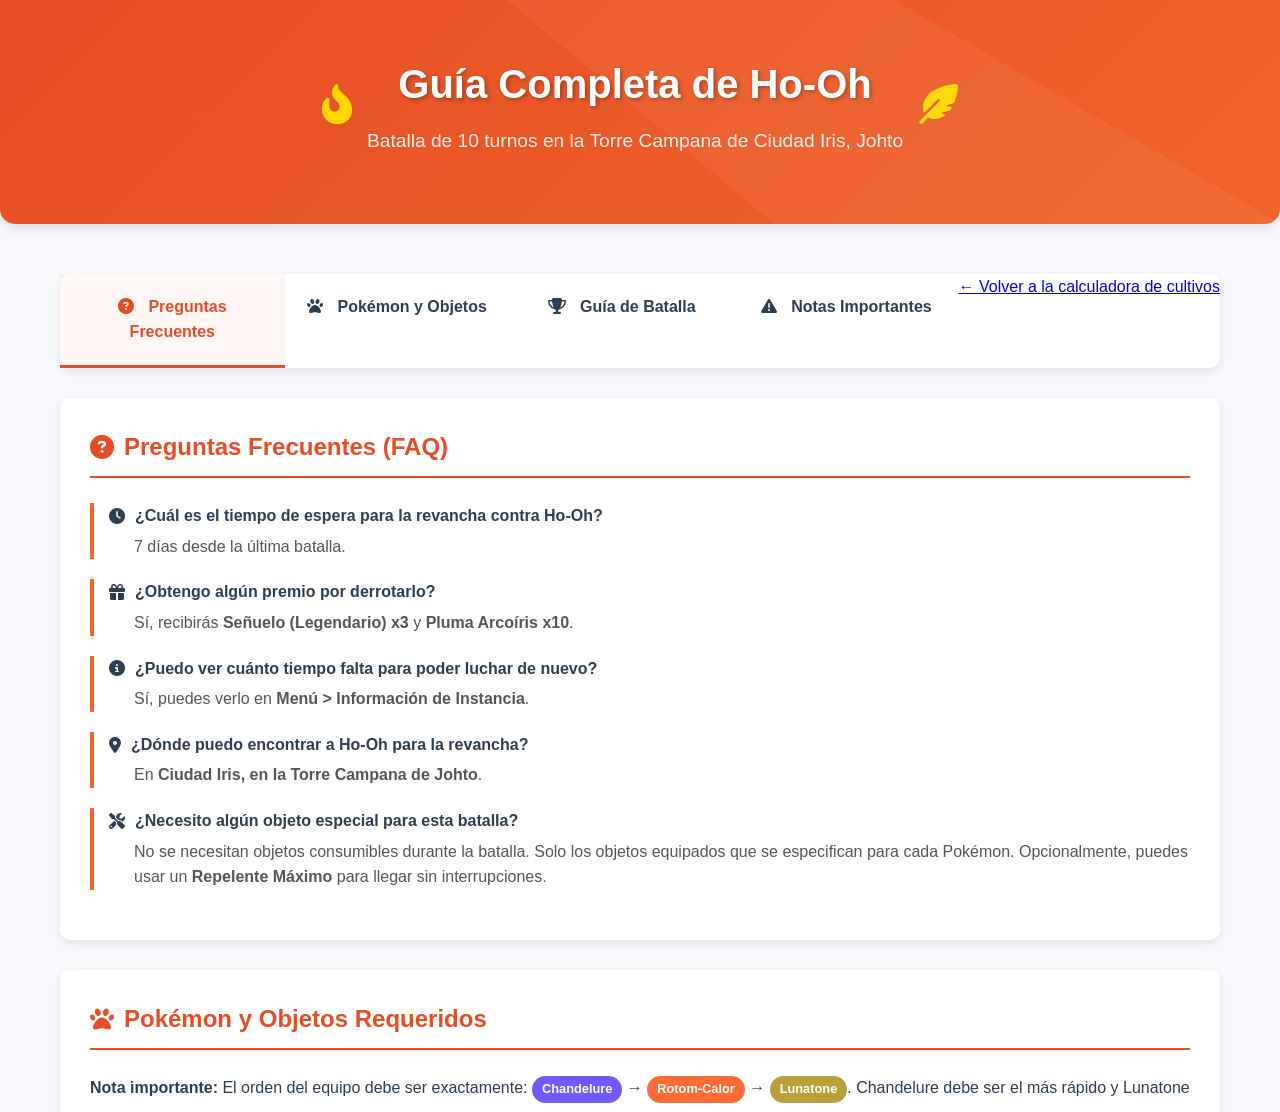
==== Guia HO-OH.html @ 106f7c3c "Anexo de guia de hooh" ====
<!doctype html>
<html lang="es">
  <head>
    <meta charset="UTF-8" />
    <meta name="viewport" content="width=device-width, initial-scale=1.0" />
    <title>Guía Completa - Ho-Oh en Torre Campana</title>
    <link rel="stylesheet" href="estilo-hooh.css" />
    <link
      rel="stylesheet"
      href="https://cdnjs.cloudflare.com/ajax/libs/font-awesome/6.4.0/css/all.min.css"
    />
  </head>
  <body>
    <header>
      <div class="container">
        <div class="logo">
          <i class="fas fa-fire-alt"></i>
          <div>
            <h1>Guía Completa de Ho-Oh</h1>
            <p class="subtitle">
              Batalla de 10 turnos en la Torre Campana de Ciudad Iris, Johto
            </p>
          </div>
          <i class="fas fa-feather-alt"></i>
        </div>
      </div>
    </header>

    <div class="container">
      <nav>
        <ul class="nav-list">
          <li class="nav-item">
            <a href="#faq" class="nav-link active" data-section="faq">
              <i class="fas fa-question-circle"></i> Preguntas Frecuentes
            </a>
          </li>
          <li class="nav-item">
            <a href="#pokemon" class="nav-link" data-section="pokemon">
              <i class="fas fa-paw"></i> Pokémon y Objetos
            </a>
          </li>
          <li class="nav-item">
            <a href="#battle" class="nav-link" data-section="battle">
              <i class="fas fa-trophy"></i> Guía de Batalla
            </a>
          </li>
          <li class="nav-item">
            <a href="#notes" class="nav-link" data-section="notes">
              <i class="fas fa-exclamation-triangle"></i> Notas Importantes
            </a>
          </li>
          <li>
            <!-- Al principio del body, después del header o donde prefieras -->
            <a
              href="index.html"
              class="inline-block mb-4 text-poke-red hover:underline"
              >← Volver a la calculadora de cultivos</a
            >
          </li>
        </ul>
      </nav>

      <!-- Sección de Preguntas Frecuentes -->
      <input type="checkbox" id="toggle-faq" class="toggle-section" />
      <label for="toggle-faq" class="toggle-label">
        <i class="fas fa-question-circle"></i> Preguntas Frecuentes
      </label>
      <section id="faq" class="section active">
        <h2 class="section-title">
          <i class="fas fa-question-circle"></i> Preguntas Frecuentes (FAQ)
        </h2>

        <div class="faq-item">
          <div class="faq-question">
            <i class="fas fa-clock"></i> ¿Cuál es el tiempo de espera para la
            revancha contra Ho-Oh?
          </div>
          <div class="faq-answer">7 días desde la última batalla.</div>
        </div>

        <div class="faq-item">
          <div class="faq-question">
            <i class="fas fa-gift"></i> ¿Obtengo algún premio por derrotarlo?
          </div>
          <div class="faq-answer">
            Sí, recibirás <strong>Señuelo (Legendario) x3</strong> y
            <strong>Pluma Arcoíris x10</strong>.
          </div>
        </div>

        <div class="faq-item">
          <div class="faq-question">
            <i class="fas fa-info-circle"></i> ¿Puedo ver cuánto tiempo falta
            para poder luchar de nuevo?
          </div>
          <div class="faq-answer">
            Sí, puedes verlo en
            <strong>Menú > Información de Instancia</strong>.
          </div>
        </div>

        <div class="faq-item">
          <div class="faq-question">
            <i class="fas fa-map-marker-alt"></i> ¿Dónde puedo encontrar a Ho-Oh
            para la revancha?
          </div>
          <div class="faq-answer">
            En <strong>Ciudad Iris, en la Torre Campana de Johto</strong>.
          </div>
        </div>

        <div class="faq-item">
          <div class="faq-question">
            <i class="fas fa-tools"></i> ¿Necesito algún objeto especial para
            esta batalla?
          </div>
          <div class="faq-answer">
            No se necesitan objetos consumibles durante la batalla. Solo los
            objetos equipados que se especifican para cada Pokémon.
            Opcionalmente, puedes usar un <strong>Repelente Máximo</strong> para
            llegar sin interrupciones.
          </div>
        </div>
      </section>

      <!-- Sección de Pokémon y Objetos -->
      <input type="checkbox" id="toggle-pokemon" class="toggle-section" />
      <label for="toggle-pokemon" class="toggle-label">
        <i class="fas fa-paw"></i> Pokémon y Objetos
      </label>
      <section id="pokemon" class="section">
        <h2 class="section-title">
          <i class="fas fa-paw"></i> Pokémon y Objetos Requeridos
        </h2>
        <p>
          <strong>Nota importante:</strong> El orden del equipo debe ser
          exactamente:
          <span class="pokemon-indicator" style="background-color: var(--ghost)"
            >Chandelure</span
          >
          →
          <span class="pokemon-indicator" style="background-color: var(--fire)"
            >Rotom-Calor</span
          >
          →
          <span class="pokemon-indicator" style="background-color: var(--rock)"
            >Lunatone</span
          >. Chandelure debe ser el más rápido y Lunatone el más lento.
        </p>

        <div class="pokemon-grid">
          <!-- Chandelure -->
          <div class="pokemon-card">
            <div
              class="pokemon-header"
              style="
                background-color: var(--ghost);
                border-top-color: var(--ghost);
              "
            >
              <div class="pokemon-name">Chandelure</div>
              <div class="pokemon-type">Fantasma/Fuego</div>
            </div>
            <div class="pokemon-body">
              <div class="pokemon-item">
                <div class="item-icon" style="background-color: var(--ghost)">
                  <i class="fas fa-hat-wizard"></i>
                </div>
                <div>
                  <div class="item-name">Objeto: Hechizo</div>
                  <div>Aumenta el poder de movimientos de tipo Fantasma</div>
                </div>
              </div>

              <div class="pokemon-item">
                <div class="item-icon" style="background-color: #27ae60">
                  <i class="fas fa-chart-line"></i>
                </div>
                <div>
                  <div class="item-name">Naturaleza: Modesta</div>
                  <div>Aumenta Ataque Especial, disminuye Ataque</div>
                </div>
              </div>

              <h4>EVs / IVs:</h4>
              <table class="stats-table">
                <tr>
                  <th>Estadística</th>
                  <th>IVs</th>
                  <th>EVs</th>
                </tr>
                <tr>
                  <td>PS</td>
                  <td>25+</td>
                  <td>-</td>
                </tr>
                <tr>
                  <td>Defensa</td>
                  <td>25+</td>
                  <td>252</td>
                </tr>
                <tr>
                  <td>Ataque Especial</td>
                  <td>31</td>
                  <td>58</td>
                </tr>
                <tr>
                  <td>Defensa Especial</td>
                  <td>25+</td>
                  <td>200</td>
                </tr>
                <tr>
                  <td>Velocidad</td>
                  <td>31</td>
                  <td>-</td>
                </tr>
              </table>

              <h4 style="margin-top: 20px">Movimientos:</h4>
              <div class="pokemon-moves">
                <div class="move move-type-psychic">Velo Sagrado</div>
                <div class="move move-type-ghost">Bola Sombra</div>
                <div class="move move-type-psychic">Protección</div>
                <div class="move move-type-psychic">Más Psique</div>
              </div>
            </div>
          </div>

          <!-- Rotom-Calor -->
          <div class="pokemon-card">
            <div
              class="pokemon-header"
              style="
                background-color: var(--fire);
                border-top-color: var(--fire);
              "
            >
              <div class="pokemon-name">Rotom-Calor</div>
              <div class="pokemon-type">Eléctrico/Fuego</div>
            </div>
            <div class="pokemon-body">
              <div class="pokemon-item">
                <div class="item-icon" style="background-color: var(--fire)">
                  <i class="fas fa-mountain"></i>
                </div>
                <div>
                  <div class="item-name">Objeto: Arena Fina</div>
                  <div>Aumenta el poder de movimientos de tipo Tierra</div>
                </div>
              </div>

              <div class="pokemon-item">
                <div class="item-icon" style="background-color: #27ae60">
                  <i class="fas fa-chart-line"></i>
                </div>
                <div>
                  <div class="item-name">Naturaleza: Quieta</div>
                  <div>Aumenta Ataque Especial, disminuye Velocidad</div>
                </div>
              </div>

              <h4>EVs / IVs:</h4>
              <table class="stats-table">
                <tr>
                  <th>Estadística</th>
                  <th>IVs</th>
                  <th>EVs</th>
                </tr>
                <tr>
                  <td>PS</td>
                  <td>25+</td>
                  <td>6</td>
                </tr>
                <tr>
                  <td>Defensa</td>
                  <td>25+</td>
                  <td>-</td>
                </tr>
                <tr>
                  <td>Ataque Especial</td>
                  <td>31</td>
                  <td>252</td>
                </tr>
                <tr>
                  <td>Defensa Especial</td>
                  <td>25+</td>
                  <td>252</td>
                </tr>
                <tr>
                  <td>Velocidad</td>
                  <td>-</td>
                  <td>-</td>
                </tr>
              </table>

              <h4 style="margin-top: 20px">Movimientos:</h4>
              <div class="pokemon-moves">
                <div class="move move-type-fire">Poder Oculto (Tierra)</div>
                <div class="move move-type-electric">Rayo</div>
                <div class="move move-type-psychic">Pantalla de Luz</div>
                <div class="move move-type-psychic">Maquinación</div>
              </div>
            </div>
          </div>

          <!-- Lunatone -->
          <div class="pokemon-card">
            <div
              class="pokemon-header"
              style="
                background-color: var(--rock);
                border-top-color: var(--rock);
              "
            >
              <div class="pokemon-name">Lunatone</div>
              <div class="pokemon-type">Roca/Psíquico</div>
            </div>
            <div class="pokemon-body">
              <div class="pokemon-item">
                <div class="item-icon" style="background-color: var(--rock)">
                  <i class="fas fa-gem"></i>
                </div>
                <div>
                  <div class="item-name">Objeto: Piedra Dura</div>
                  <div>Aumenta el poder de movimientos de tipo Roca</div>
                </div>
              </div>

              <div class="pokemon-item">
                <div class="item-icon" style="background-color: #27ae60">
                  <i class="fas fa-chart-line"></i>
                </div>
                <div>
                  <div class="item-name">Naturaleza: Quieta</div>
                  <div>Aumenta Ataque Especial, disminuye Velocidad</div>
                </div>
              </div>

              <h4>EVs / IVs:</h4>
              <table class="stats-table">
                <tr>
                  <th>Estadística</th>
                  <th>IVs</th>
                  <th>EVs</th>
                </tr>
                <tr>
                  <td>PS</td>
                  <td>25+</td>
                  <td>92</td>
                </tr>
                <tr>
                  <td>Defensa</td>
                  <td>25+</td>
                  <td>252</td>
                </tr>
                <tr>
                  <td>Ataque Especial</td>
                  <td>31</td>
                  <td>166</td>
                </tr>
                <tr>
                  <td>Defensa Especial</td>
                  <td>25+</td>
                  <td>-</td>
                </tr>
                <tr>
                  <td>Velocidad</td>
                  <td>-</td>
                  <td>-</td>
                </tr>
              </table>

              <h4 style="margin-top: 20px">Movimientos:</h4>
              <div class="pokemon-moves">
                <div class="move move-type-psychic">Espacio Raro</div>
                <div class="move move-type-rock">Joya de Luz</div>
                <div class="move move-type-psychic">Protección</div>
                <div class="move move-type-psychic">Más Psique</div>
              </div>
            </div>
          </div>
        </div>
      </section>

      <!-- Sección de Guía de Batalla -->
      <input type="checkbox" id="toggle-battle" class="toggle-section" />
      <label for="toggle-battle" class="toggle-label">
        <i class="fas fa-trophy"></i> Guía de Batalla
      </label>
      <section id="battle" class="section">
        <h2 class="section-title">
          <i class="fas fa-trophy"></i> Guía Paso a Paso de la Batalla
        </h2>
        <p>
          La batalla contra Ho-Oh sigue un guión exacto de
          <strong>10 turnos</strong>. Sigue estas instrucciones cuidadosamente
          para tener éxito.
        </p>

        <div class="turns-container" id="turns-container">
          <!-- Los turnos se generarán con JavaScript -->
        </div>
      </section>

      <!-- Sección de Notas Importantes -->
      <input type="checkbox" id="toggle-notes" class="toggle-section" />
      <label for="toggle-notes" class="toggle-label">
        <i class="fas fa-exclamation-triangle"></i> Notas Importantes
      </label>
      <section id="notes" class="section">
        <h2 class="section-title">
          <i class="fas fa-exclamation-triangle"></i> Notas Importantes
        </h2>

        <div class="important-notes">
          <div class="note-item">
            <i class="fas fa-exclamation-circle"></i>
            <div>
              <strong>Orden del equipo:</strong> Debes empezar con solo los 3
              Pokémon requeridos en tu equipo y en el siguiente orden exacto:
              <span
                class="pokemon-indicator"
                style="background-color: var(--ghost)"
                >Chandelure</span
              >,
              <span
                class="pokemon-indicator"
                style="background-color: var(--fire)"
                >Rotom-Calor</span
              >,
              <span
                class="pokemon-indicator"
                style="background-color: var(--rock)"
                >Lunatone</span
              >.
            </div>
          </div>

          <div class="note-item">
            <i class="fas fa-exclamation-circle"></i>
            <div>
              <strong>Bestias Legendarias:</strong> Cuando la guía dice "Mata a
              la bestia legendaria":
              <ul style="margin-left: 20px; margin-top: 5px">
                <li>
                  Contra <strong>Entei</strong> o <strong>Raikou</strong>: usa
                  <strong>Poder Oculto</strong> (de Rotom).
                </li>
                <li>
                  Contra <strong>Suicune</strong>: usa <strong>Rayo</strong> (de
                  Rotom).
                </li>
              </ul>
            </div>
          </div>

          <div class="note-item">
            <i class="fas fa-exclamation-circle"></i>
            <div>
              <strong>Turno 6 - ¡Sin críticos!</strong> En el
              <strong>Turno 6</strong>, el ataque de Lunatone
              <strong>NO</strong> debe ser un golpe crítico. Si Lunatone hace
              crítico, Ho-Oh morirá prematuramente y arruinará la estrategia.
            </div>
          </div>

          <div class="note-item">
            <i class="fas fa-exclamation-circle"></i>
            <div>
              <strong>Turno 9 - Bajas esperadas:</strong> Al final del
              <strong>Turno 9</strong>, Ho-Oh usualmente debilita a uno de tus
              Pokémon. Esto es normal y no afecta el resultado. Simplemente
              termina la batalla con los dos Pokémon que queden.
            </div>
          </div>

          <div class="note-item">
            <i class="fas fa-exclamation-circle"></i>
            <div>
              <strong>Copiar estadísticas:</strong> Cuando uses
              <strong>Más Psique</strong> (en Turnos 3 y 8), asegúrate de
              seleccionar a <strong>Rotom</strong> como objetivo para copiar sus
              estadísticas aumentadas por Maquinación.
            </div>
          </div>
        </div>
      </section>

      <footer>
        <p>
          Guía para Pokémon Universe • Batalla contra Ho-Oh en Torre Campana
        </p>
        <p>Recuerda: El cooldown es de 7 días. ¡Buena suerte en tu batalla!</p>
      </footer>
    </div>

    <script src="script-hooh.js"></script>
  </body>
</html>
---- estilo-hooh.css ----
:root {
            --primary: #E44D26;
            --secondary: #F16529;
            --accent: #FFD700;
            --dark: #2C3E50;
            --light: #ECF0F1;
            --fire: #FF6B35;
            --psychic: #FF6B9D;
            --ghost: #715AFF;
            --rock: #B8A038;
            --electric: #FFD700;
            --success: #27AE60;
            --warning: #F39C12;
            --danger: #E74C3C;
        }
        
        * {
            margin: 0;
            padding: 0;
            box-sizing: border-box;
            font-family: 'Segoe UI', Tahoma, Geneva, Verdana, sans-serif;
        }
        
        body {
            background-color: #f5f7fa;
            color: var(--dark);
            line-height: 1.6;
        }
        
        .container {
            max-width: 1200px;
            margin: 0 auto;
            padding: 20px;
        }
        
        /* Header */
        header {
            background: linear-gradient(135deg, var(--primary), var(--secondary));
            color: white;
            padding: 2rem 0;
            text-align: center;
            border-radius: 0 0 15px 15px;
            box-shadow: 0 4px 12px rgba(0, 0, 0, 0.1);
            margin-bottom: 30px;
            position: relative;
            overflow: hidden;
        }
        
        header::before {
            content: "";
            position: absolute;
            top: -50%;
            left: -50%;
            width: 200%;
            height: 200%;
            background: url('data:image/svg+xml;utf8,<svg xmlns="http://www.w3.org/2000/svg" viewBox="0 0 100 100" preserveAspectRatio="none"><path d="M0,0 L100,0 L100,100 Z" fill="rgba(255,255,255,0.05)"/></svg>');
            background-size: cover;
            transform: rotate(30deg);
        }
        
        .logo {
            display: flex;
            align-items: center;
            justify-content: center;
            gap: 15px;
            margin-bottom: 15px;
        }
        
        .logo i {
            font-size: 2.5rem;
            color: var(--accent);
        }
        
        h1 {
            font-size: 2.5rem;
            text-shadow: 2px 2px 4px rgba(0, 0, 0, 0.3);
            margin-bottom: 10px;
        }
        
        .subtitle {
            font-size: 1.2rem;
            opacity: 0.9;
            max-width: 800px;
            margin: 0 auto;
        }
        
        /* Navegación */
        nav {
            background-color: white;
            border-radius: 10px;
            box-shadow: 0 4px 8px rgba(0, 0, 0, 0.08);
            margin-bottom: 30px;
            position: sticky;
            top: 10px;
            z-index: 100;
        }
        
        .nav-list {
            display: flex;
            list-style: none;
            justify-content: center;
            flex-wrap: wrap;
        }
        
        .nav-item {
            flex: 1;
            min-width: 200px;
            text-align: center;
        }
        
        .nav-link {
            display: block;
            padding: 20px;
            text-decoration: none;
            color: var(--dark);
            font-weight: 600;
            border-bottom: 3px solid transparent;
            transition: all 0.3s ease;
        }
        
        .nav-link:hover, .nav-link.active {
            color: var(--primary);
            border-bottom: 3px solid var(--primary);
            background-color: rgba(228, 77, 38, 0.05);
        }
        
        .nav-link i {
            margin-right: 10px;
        }
        
        /* Contenido principal */
        .section {
            background-color: white;
            border-radius: 10px;
            padding: 30px;
            margin-bottom: 30px;
            box-shadow: 0 4px 8px rgba(0, 0, 0, 0.08);
            display: none;
        }
        
        .section.active {
            display: block;
            animation: fadeIn 0.5s ease;
        }
        
        @keyframes fadeIn {
            from { opacity: 0; transform: translateY(10px); }
            to { opacity: 1; transform: translateY(0); }
        }
        
        .section-title {
            color: var(--primary);
            border-bottom: 2px solid var(--primary);
            padding-bottom: 10px;
            margin-bottom: 25px;
            display: flex;
            align-items: center;
            gap: 10px;
        }
        
        .section-title i {
            font-size: 1.5rem;
        }
        
        /* FAQ */
        .faq-item {
            margin-bottom: 20px;
            border-left: 4px solid var(--secondary);
            padding-left: 15px;
        }
        
        .faq-question {
            font-weight: 600;
            color: var(--dark);
            margin-bottom: 5px;
            display: flex;
            align-items: center;
            gap: 10px;
        }
        
        .faq-answer {
            color: #555;
            padding-left: 25px;
        }
        
        /* Pokémon Cards */
        .pokemon-grid {
            display: grid;
            grid-template-columns: repeat(auto-fill, minmax(350px, 1fr));
            gap: 25px;
            margin-top: 30px;
        }
        
        .pokemon-card {
            border-radius: 10px;
            overflow: hidden;
            box-shadow: 0 6px 12px rgba(0, 0, 0, 0.1);
            transition: transform 0.3s ease, box-shadow 0.3s ease;
            border-top: 5px solid;
        }
        
        .pokemon-card:hover {
            transform: translateY(-5px);
            box-shadow: 0 12px 20px rgba(0, 0, 0, 0.15);
        }
        
        .pokemon-header {
            padding: 20px;
            color: white;
            display: flex;
            align-items: center;
            justify-content: space-between;
        }
        
        .pokemon-name {
            font-size: 1.5rem;
            font-weight: 700;
        }
        
        .pokemon-type {
            display: inline-block;
            padding: 5px 12px;
            border-radius: 20px;
            font-size: 0.9rem;
            font-weight: 600;
            background-color: rgba(255, 255, 255, 0.2);
        }
        
        .pokemon-body {
            padding: 20px;
        }
        
        .pokemon-item {
            display: flex;
            align-items: center;
            margin-bottom: 15px;
            padding-bottom: 15px;
            border-bottom: 1px dashed #eee;
        }
        
        .item-icon {
            width: 40px;
            height: 40px;
            border-radius: 50%;
            display: flex;
            align-items: center;
            justify-content: center;
            margin-right: 15px;
            color: white;
            font-size: 1.2rem;
        }
        
        .item-name {
            font-weight: 600;
        }
        
        .pokemon-moves {
            display: grid;
            grid-template-columns: repeat(2, 1fr);
            gap: 10px;
            margin-top: 15px;
        }
        
        .move {
            padding: 8px 12px;
            border-radius: 5px;
            text-align: center;
            font-weight: 600;
            font-size: 0.9rem;
        }
        
        .move-type-ghost {
            background-color: rgba(113, 90, 255, 0.15);
            color: var(--ghost);
            border-left: 3px solid var(--ghost);
        }
        
        .move-type-fire {
            background-color: rgba(255, 107, 53, 0.15);
            color: var(--fire);
            border-left: 3px solid var(--fire);
        }
        
        .move-type-electric {
            background-color: rgba(255, 215, 0, 0.15);
            color: #b89300;
            border-left: 3px solid var(--electric);
        }
        
        .move-type-psychic {
            background-color: rgba(255, 107, 157, 0.15);
            color: var(--psychic);
            border-left: 3px solid var(--psychic);
        }
        
        .move-type-rock {
            background-color: rgba(184, 160, 56, 0.15);
            color: var(--rock);
            border-left: 3px solid var(--rock);
        }
        
        /* Tabla de EVs/IVs */
        .stats-table {
            width: 100%;
            border-collapse: collapse;
            margin-top: 15px;
        }
        
        .stats-table th, .stats-table td {
            padding: 12px 15px;
            text-align: center;
            border: 1px solid #eee;
        }
        
        .stats-table th {
            background-color: rgba(228, 77, 38, 0.1);
            color: var(--primary);
            font-weight: 600;
        }
        
        /* Battle Guide */
        .turns-container {
            display: flex;
            flex-direction: column;
            gap: 20px;
            margin-top: 30px;
        }
        
        .turn {
            background-color: #f9f9f9;
            border-radius: 10px;
            overflow: hidden;
            border-left: 5px solid var(--primary);
            transition: all 0.3s ease;
        }
        
        .turn:hover {
            background-color: #f0f7ff;
            transform: translateX(5px);
        }
        
        .turn-header {
            background-color: rgba(228, 77, 38, 0.08);
            padding: 15px 20px;
            display: flex;
            align-items: center;
            justify-content: space-between;
            cursor: pointer;
        }
        
        .turn-number {
            font-weight: 700;
            font-size: 1.2rem;
            color: var(--primary);
        }
        
        .turn-actions {
            display: flex;
            gap: 15px;
            padding: 20px;
            flex-wrap: wrap;
        }
        
        .action {
            flex: 1;
            min-width: 200px;
            background-color: white;
            padding: 15px;
            border-radius: 8px;
            box-shadow: 0 3px 6px rgba(0, 0, 0, 0.05);
            border-top: 3px solid;
        }
        
        .pokemon-indicator {
            display: inline-block;
            padding: 3px 10px;
            border-radius: 20px;
            font-size: 0.8rem;
            font-weight: 600;
            color: white;
            margin-bottom: 8px;
        }
        
        .action-desc {
            font-weight: 600;
            color: var(--dark);
        }
        
        /* Notas importantes */
        .important-notes {
            background-color: rgba(243, 156, 18, 0.1);
            border-left: 4px solid var(--warning);
            padding: 20px;
            border-radius: 0 8px 8px 0;
            margin-top: 30px;
        }
        
        .note-item {
            display: flex;
            align-items: flex-start;
            margin-bottom: 15px;
        }
        
        .note-item i {
            color: var(--warning);
            margin-right: 10px;
            margin-top: 3px;
        }
        
        /* Footer */
        footer {
            text-align: center;
            padding: 30px 0;
            margin-top: 40px;
            color: #7f8c8d;
            border-top: 1px solid #eee;
        }
        
        /* Responsive */
        @media (max-width: 768px) {
            .nav-list {
                flex-direction: column;
            }
            
            .nav-item {
                min-width: 100%;
            }
            
            .pokemon-grid {
                grid-template-columns: 1fr;
            }
            
            .pokemon-moves {
                grid-template-columns: 1fr;
            }
            
            .turn-actions {
                flex-direction: column;
            }
            
            h1 {
                font-size: 2rem;
            }
        }
        
        /* Botón de toggle de sección */
        .toggle-section {
            display: none;
        }
        
        .toggle-label {
            display: none;
            background-color: var(--primary);
            color: white;
            padding: 15px;
            border-radius: 5px;
            margin-bottom: 15px;
            cursor: pointer;
            text-align: center;
            font-weight: 600;
        }
        
        @media (max-width: 768px) {
            .toggle-label {
                display: block;
            }
            
            .section {
                display: none;
            }
            
            .toggle-section:checked + .toggle-label + .section {
                display: block;
            }
        }
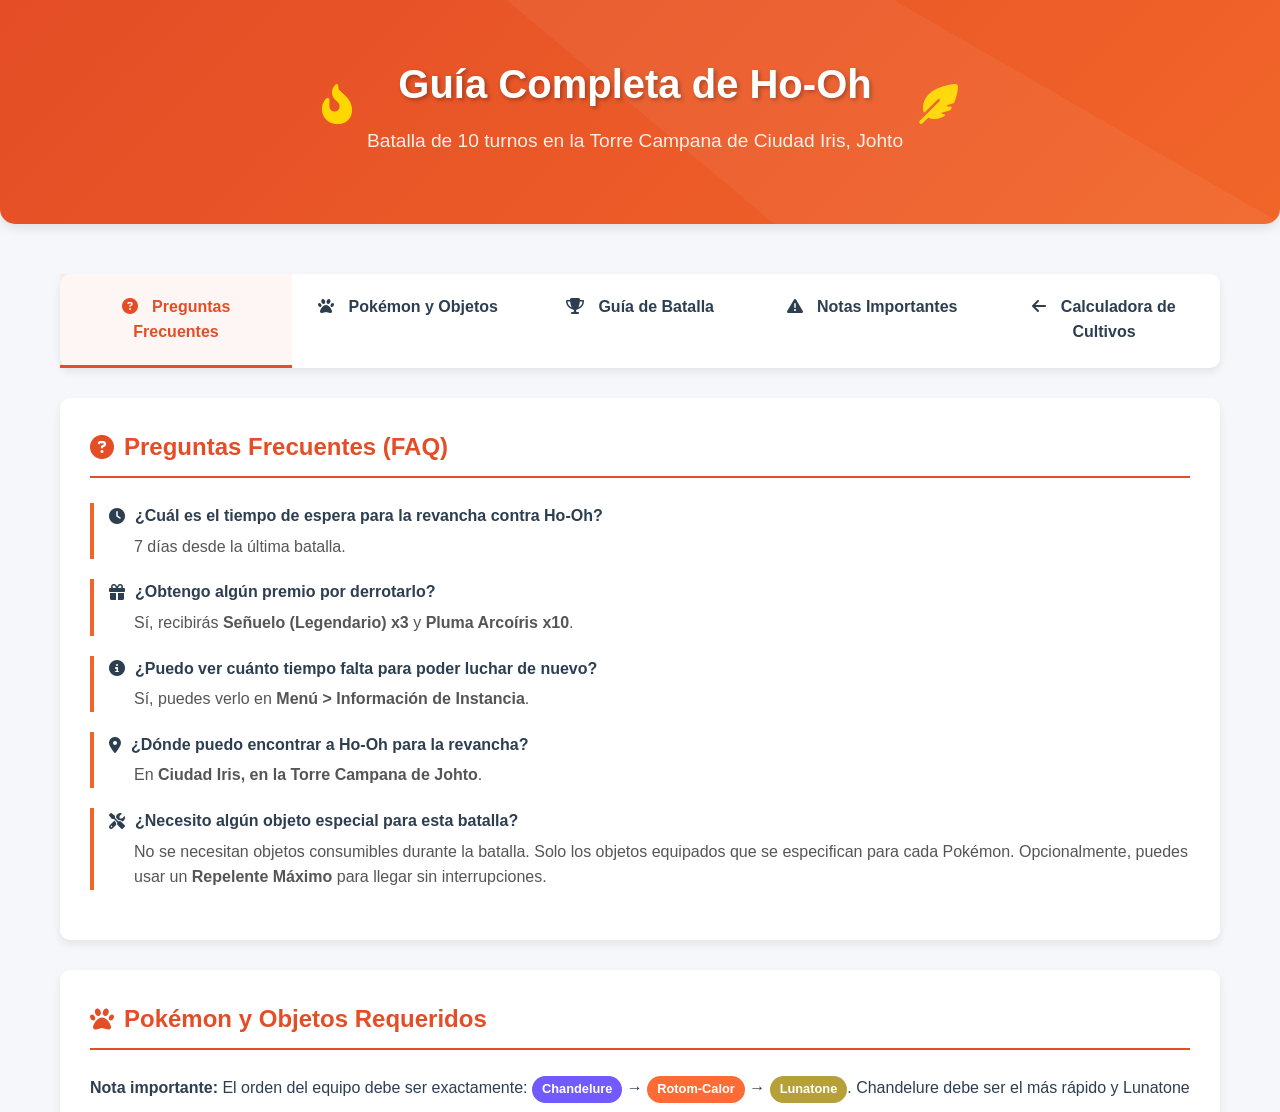
==== commit 52bfd21c: "correccion" ====
--- a/Guia HO-OH.html
+++ b/Guia HO-OH.html
@@ -49,13 +49,11 @@
               <i class="fas fa-exclamation-triangle"></i> Notas Importantes
             </a>
           </li>
-          <li>
-            <!-- Al principio del body, después del header o donde prefieras -->
-            <a
-              href="index.html"
-              class="inline-block mb-4 text-poke-red hover:underline"
-              >← Volver a la calculadora de cultivos</a
-            >
+          <!-- NUEVO: Volver a la calculadora -->
+          <li class="nav-item">
+            <a href="index.html" class="nav-link" id="back-to-calc">
+              <i class="fas fa-arrow-left"></i> Calculadora de Cultivos
+            </a>
           </li>
         </ul>
       </nav>
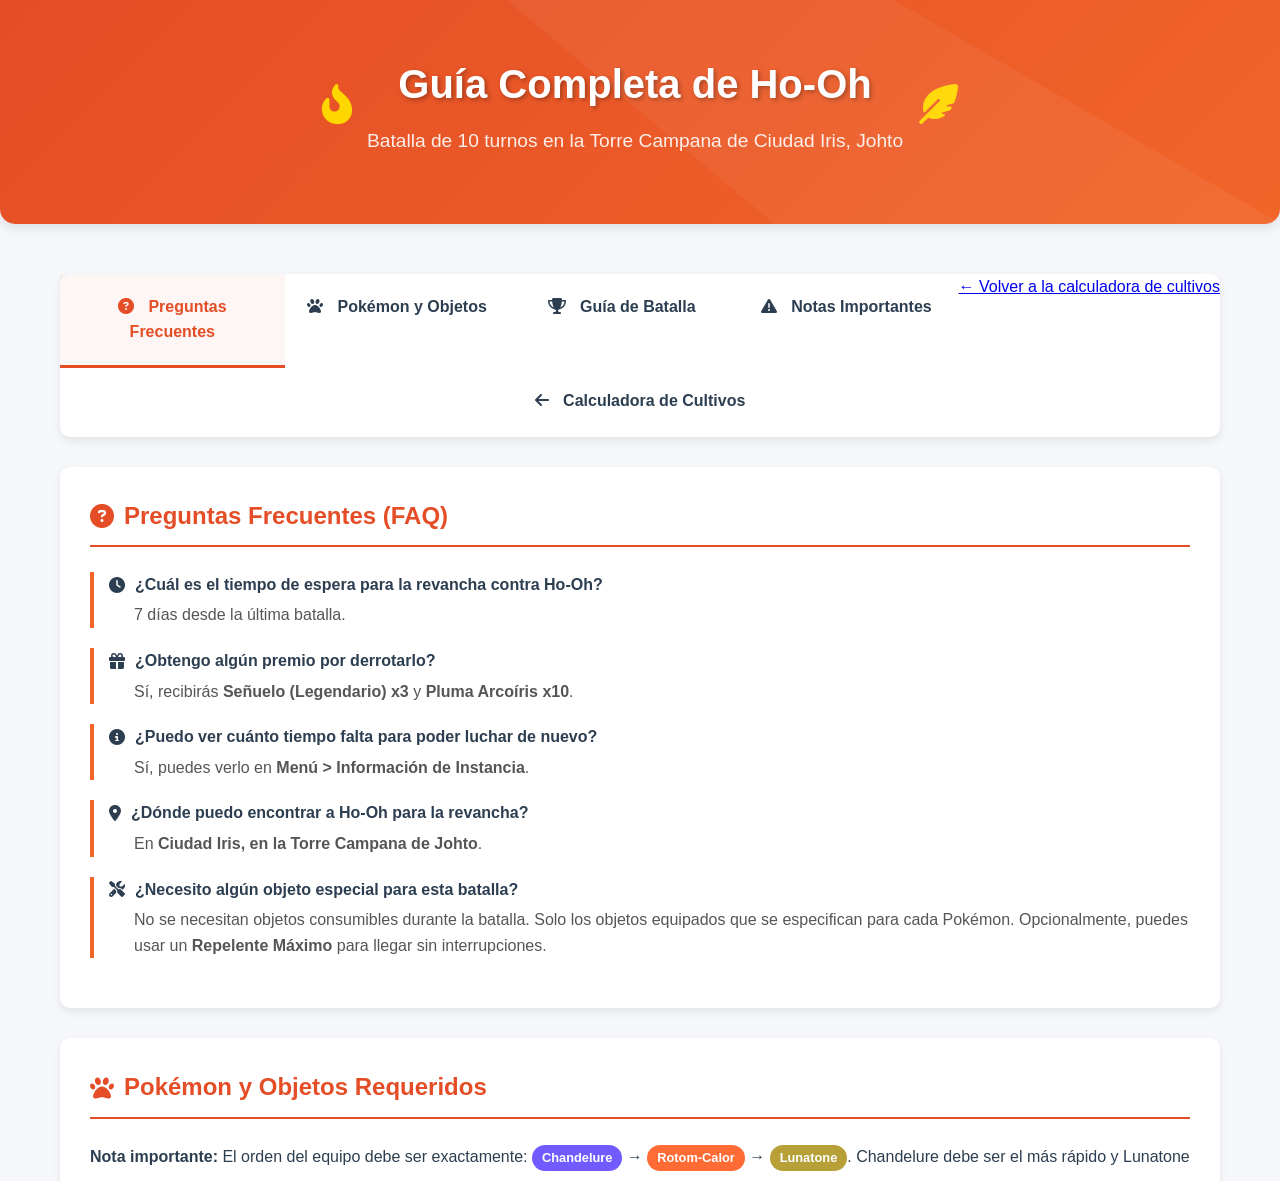
==== commit 2c422961: "correccion1" ====
--- a/Guia HO-OH.html
+++ b/Guia HO-OH.html
@@ -49,7 +49,14 @@
               <i class="fas fa-exclamation-triangle"></i> Notas Importantes
             </a>
           </li>
-          <!-- NUEVO: Volver a la calculadora -->
+          <li>
+            <!-- Al principio del body, después del header o donde prefieras -->
+            <a
+              href="index.html"
+              class="inline-block mb-4 text-poke-red hover:underline"
+              >← Volver a la calculadora de cultivos</a
+            >
+          </li>
           <li class="nav-item">
             <a href="index.html" class="nav-link" id="back-to-calc">
               <i class="fas fa-arrow-left"></i> Calculadora de Cultivos
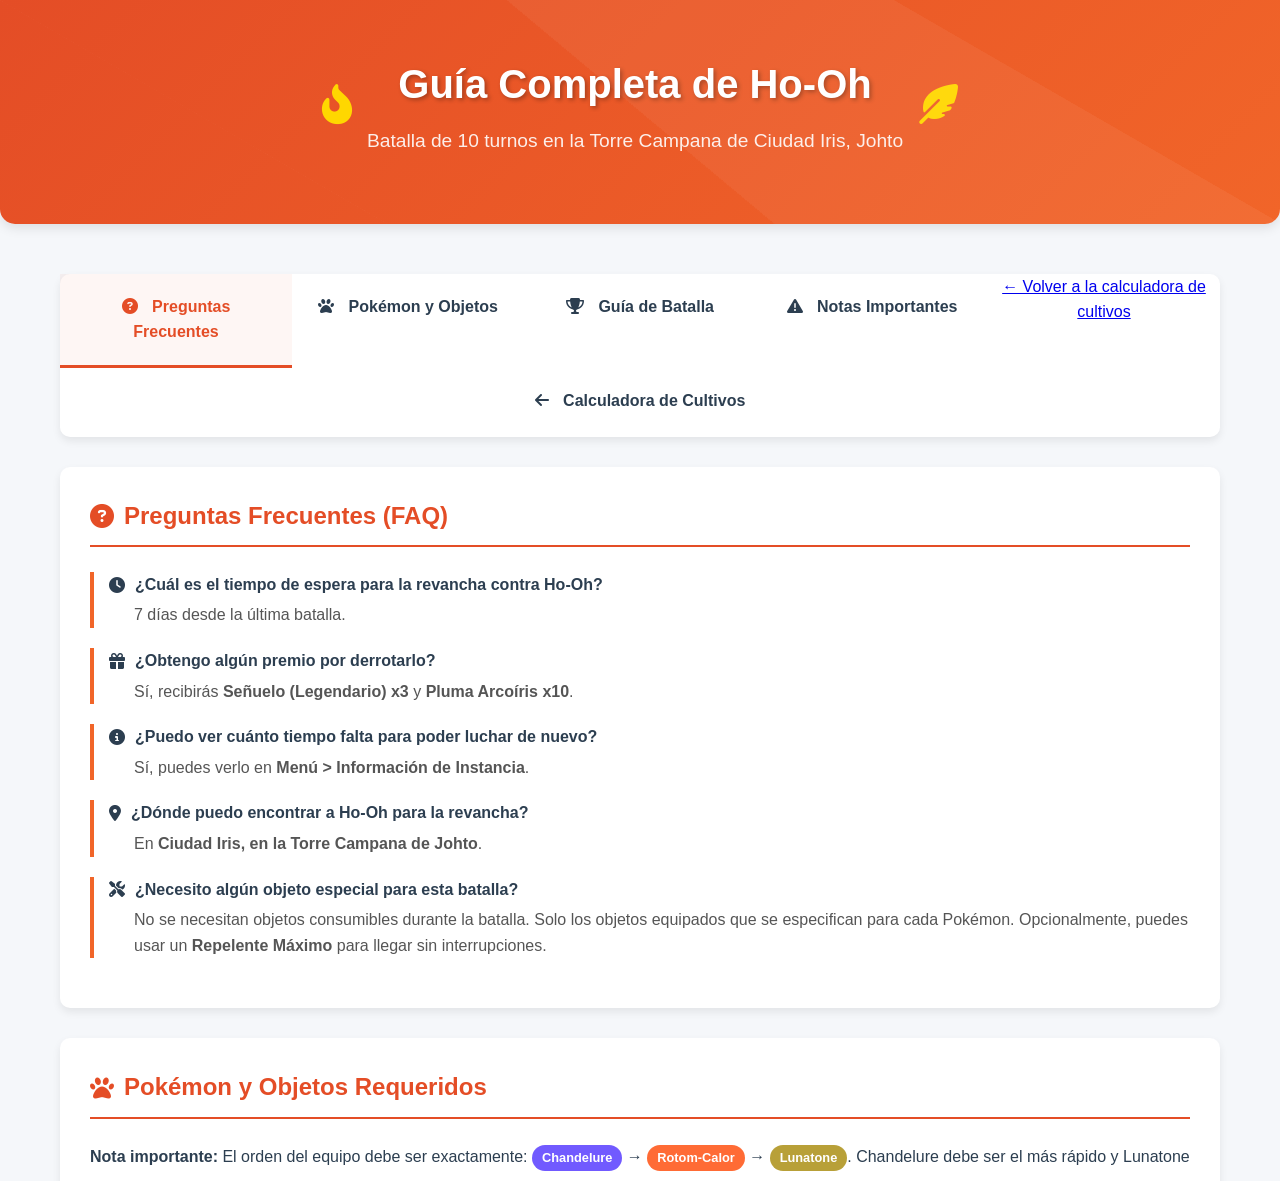
==== commit 015e0ff9: "correccion2" ====
--- a/Guia HO-OH.html
+++ b/Guia HO-OH.html
@@ -49,7 +49,7 @@
               <i class="fas fa-exclamation-triangle"></i> Notas Importantes
             </a>
           </li>
-          <li>
+          <li class="nav-item">
             <!-- Al principio del body, después del header o donde prefieras -->
             <a
               href="index.html"
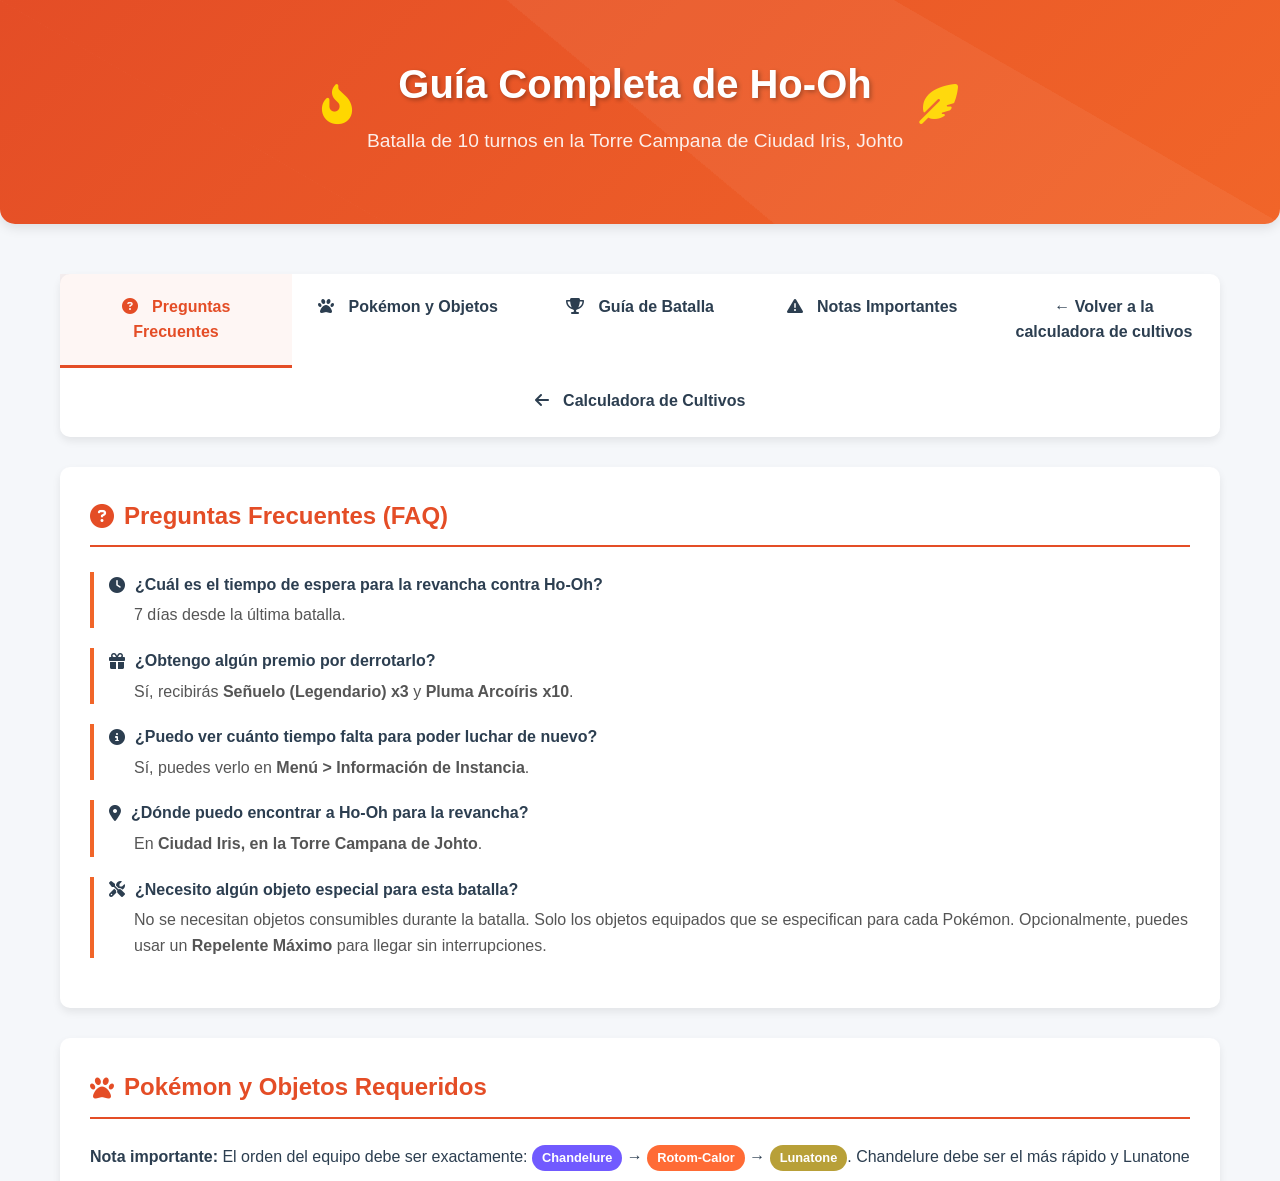
==== commit 123189f7: "correccion3" ====
--- a/Guia HO-OH.html
+++ b/Guia HO-OH.html
@@ -51,9 +51,7 @@
           </li>
           <li class="nav-item">
             <!-- Al principio del body, después del header o donde prefieras -->
-            <a
-              href="index.html"
-              class="inline-block mb-4 text-poke-red hover:underline"
+            <a href="index.html" class="nav-link"
               >← Volver a la calculadora de cultivos</a
             >
           </li>
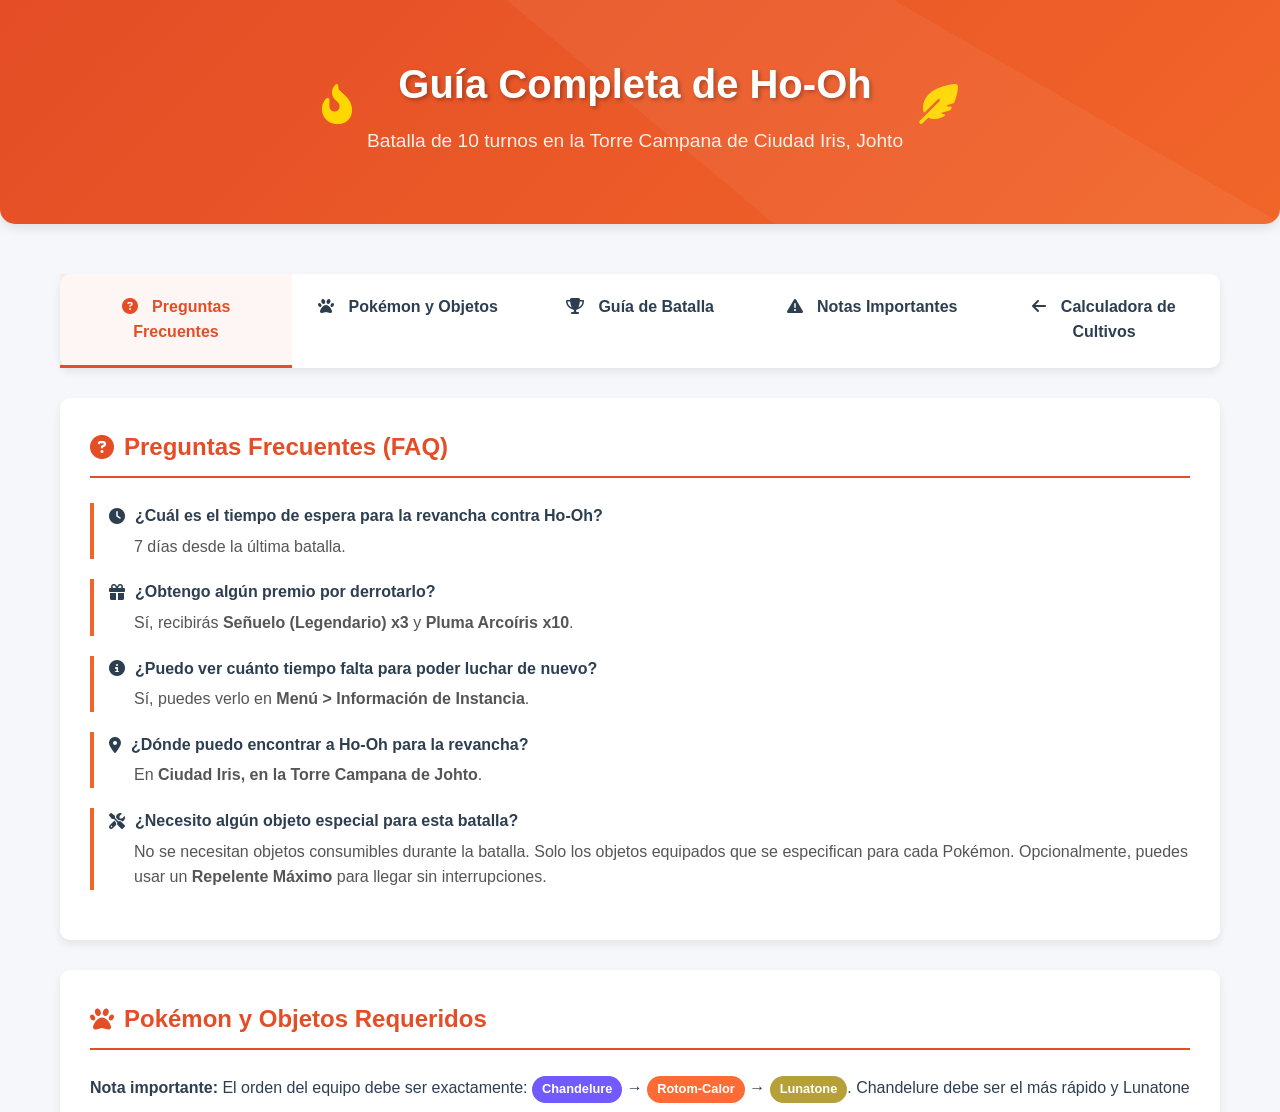
==== commit 8c142e19: "correccion4" ====
--- a/Guia HO-OH.html
+++ b/Guia HO-OH.html
@@ -50,13 +50,7 @@
             </a>
           </li>
           <li class="nav-item">
-            <!-- Al principio del body, después del header o donde prefieras -->
-            <a href="index.html" class="nav-link"
-              >← Volver a la calculadora de cultivos</a
-            >
-          </li>
-          <li class="nav-item">
-            <a href="index.html" class="nav-link" id="back-to-calc">
+            <a href="index.html" class="nav-link2">
               <i class="fas fa-arrow-left"></i> Calculadora de Cultivos
             </a>
           </li>
--- a/estilo-hooh.css
+++ b/estilo-hooh.css
@@ -128,6 +128,27 @@
         .nav-link i {
             margin-right: 10px;
         }
+/* nav link2 */
+.nav-link2 {
+            display: block;
+            padding: 20px;
+            text-decoration: none;
+            color: var(--dark);
+            font-weight: 600;
+            border-bottom: 3px solid transparent;
+            transition: all 0.3s ease;
+        }
+        
+        .nav-link2:hover, .nav-link.active {
+            color: var(--primary);
+            border-bottom: 3px solid var(--primary);
+            background-color: rgba(228, 77, 38, 0.05);
+        }
+        
+        .nav-link2 i {
+            margin-right: 10px;
+        }
+        
         
         /* Contenido principal */
         .section {
